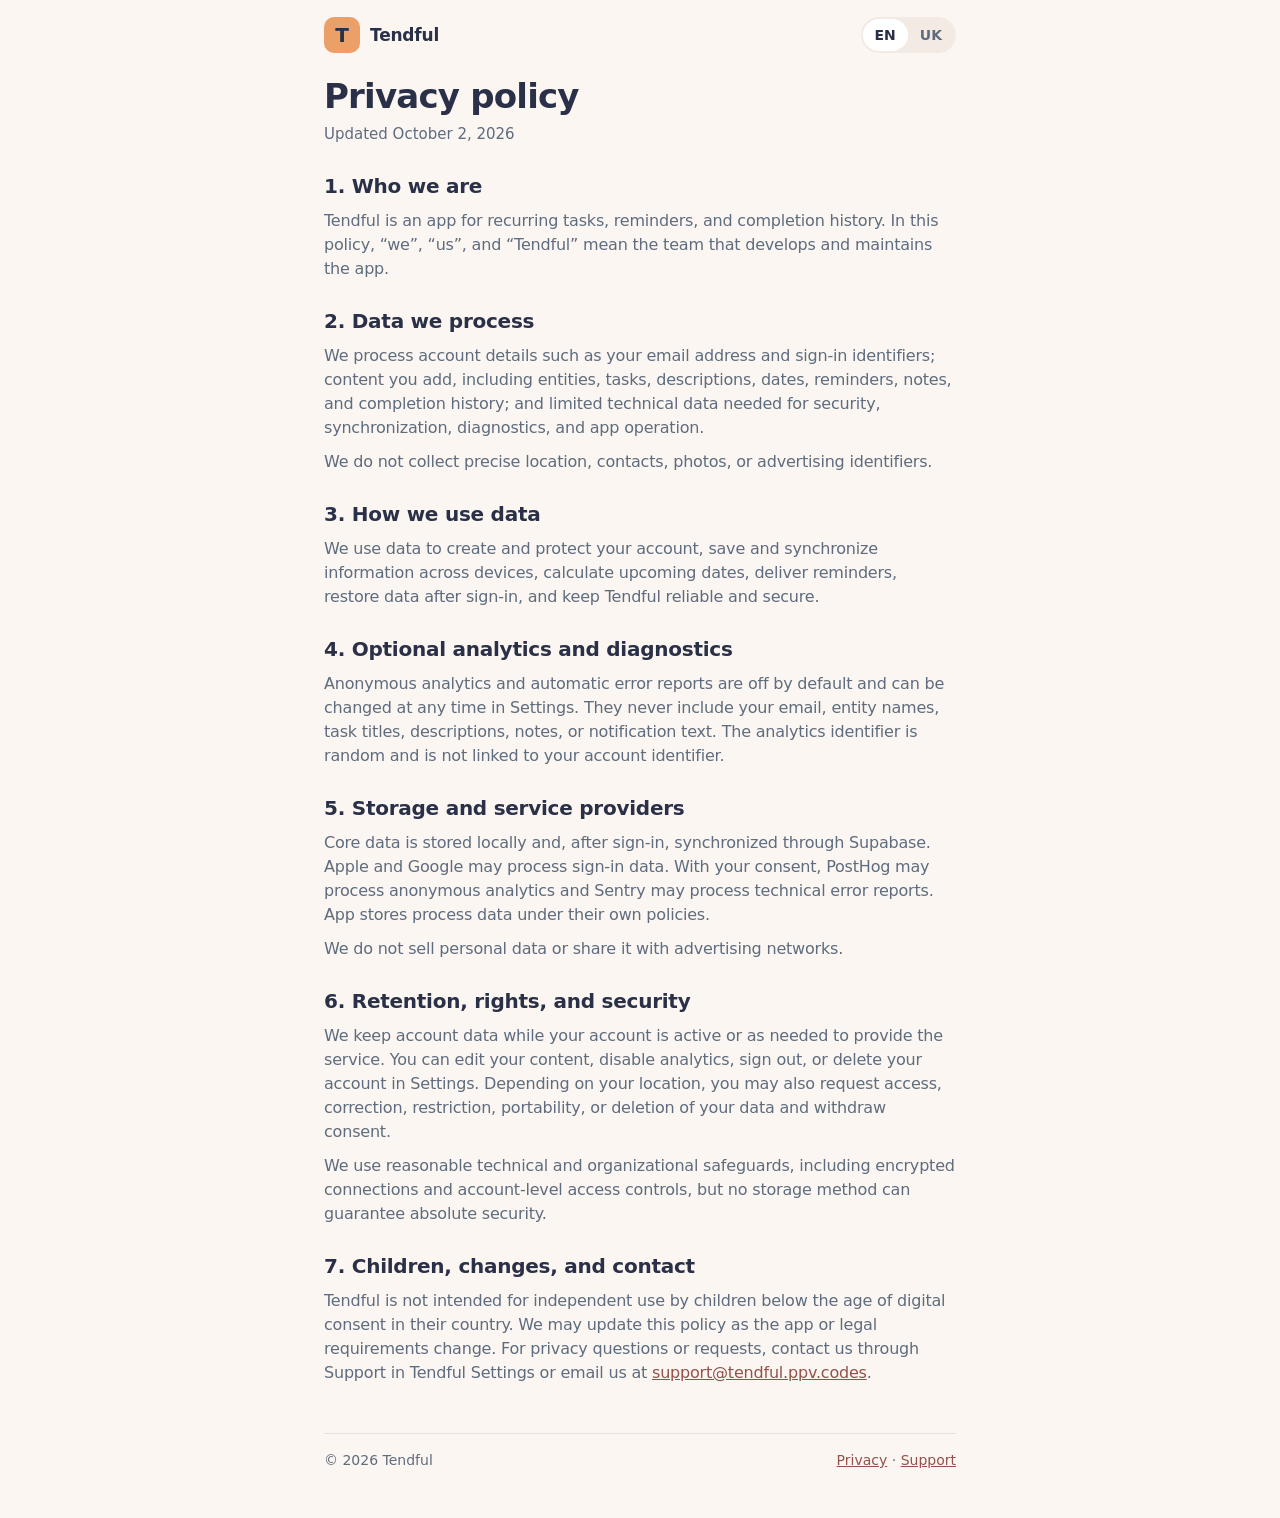
==== privacy.html @ 95c6c0ff "Add privacy policy and support pages Co-Authored-By: Claude Opus 5.5 <noreply@anthropic.com>" ====
<!doctype html>
<html lang="en" data-title-en="Privacy policy – Tendful" data-title-uk="Політика конфіденційності – Tendful" data-desc-en="Tendful privacy policy: what data we process, why, and your choices." data-desc-uk="Політика конфіденційності Tendful: які дані ми обробляємо, навіщо та які в тебе права.">
<head>
<meta charset="utf-8">
<meta name="viewport" content="width=device-width, initial-scale=1">
<title>Privacy policy – Tendful</title>
<meta name="description" content="Tendful privacy policy: what data we process, why, and your choices.">
<meta name="color-scheme" content="light dark">
<meta name="theme-color" content="#fbf6f1" media="(prefers-color-scheme: light)">
<meta name="theme-color" content="#1b2031" media="(prefers-color-scheme: dark)">
<link rel="stylesheet" href="styles.css">
<script src="i18n.js"></script>
</head>
<body>
<div class="page">
  <header class="header">
    <a class="brand" href="index.html"><span class="brand-mark" aria-hidden="true">T</span><span>Tendful</span></a>
    <div class="lang-switch js-only" role="group" aria-label="Language / Мова">
      <button type="button" data-set="en" aria-pressed="true">EN</button>
      <button type="button" data-set="uk" aria-pressed="false">UK</button>
    </div>
  </header>
  <main>
    <div data-lang="en" lang="en">
      <div class="intro">
        <h1>Privacy policy</h1>
        <p class="updated">Updated October 2, 2026</p>
      </div>
      <div class="sections">
        <section class="section">
          <h2>1. Who we are</h2>
          <p>Tendful is an app for recurring tasks, reminders, and completion history. In this policy, “we”, “us”, and “Tendful” mean the team that develops and maintains the app.</p>
        </section>
        <section class="section">
          <h2>2. Data we process</h2>
          <p>We process account details such as your email address and sign-in identifiers; content you add, including entities, tasks, descriptions, dates, reminders, notes, and completion history; and limited technical data needed for security, synchronization, diagnostics, and app operation.</p>
          <p>We do not collect precise location, contacts, photos, or advertising identifiers.</p>
        </section>
        <section class="section">
          <h2>3. How we use data</h2>
          <p>We use data to create and protect your account, save and synchronize information across devices, calculate upcoming dates, deliver reminders, restore data after sign-in, and keep Tendful reliable and secure.</p>
        </section>
        <section class="section">
          <h2>4. Optional analytics and diagnostics</h2>
          <p>Anonymous analytics and automatic error reports are off by default and can be changed at any time in Settings. They never include your email, entity names, task titles, descriptions, notes, or notification text. The analytics identifier is random and is not linked to your account identifier.</p>
        </section>
        <section class="section">
          <h2>5. Storage and service providers</h2>
          <p>Core data is stored locally and, after sign-in, synchronized through Supabase. Apple and Google may process sign-in data. With your consent, PostHog may process anonymous analytics and Sentry may process technical error reports. App stores process data under their own policies.</p>
          <p>We do not sell personal data or share it with advertising networks.</p>
        </section>
        <section class="section">
          <h2>6. Retention, rights, and security</h2>
          <p>We keep account data while your account is active or as needed to provide the service. You can edit your content, disable analytics, sign out, or delete your account in Settings. Depending on your location, you may also request access, correction, restriction, portability, or deletion of your data and withdraw consent.</p>
          <p>We use reasonable technical and organizational safeguards, including encrypted connections and account-level access controls, but no storage method can guarantee absolute security.</p>
        </section>
        <section class="section">
          <h2>7. Children, changes, and contact</h2>
          <p>Tendful is not intended for independent use by children below the age of digital consent in their country. We may update this policy as the app or legal requirements change. For privacy questions or requests, contact us through Support in Tendful Settings or email us at <a href="mailto:support@tendful.ppv.codes">support@tendful.ppv.codes</a>.</p>
        </section>
      </div>
    </div>
    <div data-lang="uk" lang="uk">
      <div class="intro">
        <h1>Політика конфіденційності</h1>
        <p class="updated">Оновлено 2 жовтня 2026 року</p>
      </div>
      <div class="sections">
        <section class="section">
          <h2>1. Хто ми</h2>
          <p>Tendful — застосунок для обліку регулярних справ, нагадувань та історії виконання. У цій політиці слова «ми», «нас» і «Tendful» означають команду, що розробляє та підтримує застосунок.</p>
        </section>
        <section class="section">
          <h2>2. Які дані ми обробляємо</h2>
          <p>Дані акаунта: адреса електронної пошти та технічні ідентифікатори входу, які надає обраний спосіб авторизації — Apple, Google або вхід через email.</p>
          <p>Дані, які ти додаєш у Tendful: назви об’єктів, справи, описи, дати, час, повторення, нагадування, нотатки та історія виконання.</p>
          <p>Технічні дані: версія застосунку й операційної системи, тип пристрою, часовий пояс, стан синхронізації та технічна інформація про помилки. Ми не збираємо точну геолокацію, контакти, фото чи рекламні ідентифікатори.</p>
        </section>
        <section class="section">
          <h2>3. Для чого потрібні дані</h2>
          <p>Ми використовуємо дані, щоб створювати та захищати акаунт, зберігати й синхронізувати інформацію між твоїми пристроями, розраховувати наступні терміни, показувати нагадування та відновлювати дані після повторного входу.</p>
          <p>Технічні дані допомагають підтримувати стабільність і безпеку застосунку, знаходити помилки та покращувати функції Tendful.</p>
        </section>
        <section class="section">
          <h2>4. Анонімна аналітика та звіти про помилки</h2>
          <p>Анонімна аналітика й автоматичні звіти про помилки вимкнені за замовчуванням. Їх можна увімкнути або вимкнути будь-коли в налаштуваннях.</p>
          <p>До аналітики та звітів про помилки ніколи не додаються адреса електронної пошти, назви твоїх об’єктів, заголовки справ, описи, нотатки або текст нагадувань. Для аналітики використовується випадковий ідентифікатор пристрою, який не пов’язаний з ідентифікатором акаунта.</p>
        </section>
        <section class="section">
          <h2>5. Зберігання та синхронізація</h2>
          <p>Основні дані зберігаються локально на пристрої та, після входу в акаунт, синхронізуються з хмарним сховищем. Це дозволяє працювати без інтернету та надсилати зміни після відновлення з’єднання.</p>
          <p>Локальні сповіщення створюються засобами операційної системи. Текст твоїх справ не використовується для реклами.</p>
        </section>
        <section class="section">
          <h2>6. Кому можуть передаватися дані</h2>
          <p>Ми залучаємо лише постачальників, необхідних для роботи застосунку: Supabase — для авторизації, бази даних і синхронізації; Apple та Google — для входу; PostHog — для анонімної аналітики за твоєю згодою; Sentry — для технічних звітів про помилки за твоєю згодою; Apple App Store і Google Play — для розповсюдження застосунку.</p>
          <p>Ми не продаємо персональні дані й не передаємо їх рекламним мережам. Дані можуть бути розкриті, якщо цього вимагає закон або це необхідно для захисту користувачів і сервісу.</p>
        </section>
        <section class="section">
          <h2>7. Як довго зберігаються дані</h2>
          <p>Ми зберігаємо дані акаунта, доки акаунт активний або доки вони потрібні для надання сервісу. Після видалення акаунта дані видаляються з активних систем, крім мінімальної інформації, яку ми зобов’язані зберігати за законом або тимчасово утримуємо в захищених резервних копіях.</p>
        </section>
        <section class="section">
          <h2>8. Твої права та вибір</h2>
          <p>Ти можеш переглядати й змінювати свої дані в застосунку, вимкнути анонімну аналітику, вийти з акаунта або видалити акаунт у налаштуваннях.</p>
          <p>Залежно від країни проживання ти також можеш попросити надати копію даних, виправити, обмежити обробку або видалити їх, а також відкликати згоду й подати скаргу до органу із захисту даних.</p>
        </section>
        <section class="section">
          <h2>9. Безпека</h2>
          <p>Ми застосовуємо технічні та організаційні заходи для захисту даних, зокрема шифрування з’єднання, контроль доступу та розмежування даних акаунтів. Водночас жоден спосіб електронного зберігання не може гарантувати абсолютну безпеку.</p>
        </section>
        <section class="section">
          <h2>10. Діти</h2>
          <p>Tendful не призначений для самостійного використання дітьми, які не досягли віку цифрової згоди у своїй країні. Якщо ти вважаєш, що дитина надала нам персональні дані без належної згоди, звернися до служби підтримки.</p>
        </section>
        <section class="section">
          <h2>11. Зміни політики</h2>
          <p>Ми можемо оновлювати цю політику, коли змінюється застосунок або вимоги законодавства. Актуальна редакція завжди доступна в Tendful. Про суттєві зміни ми повідомимо в застосунку.</p>
        </section>
        <section class="section">
          <h2>12. Зв’язок із нами</h2>
          <p>Якщо маєш питання щодо конфіденційності або хочеш скористатися своїми правами, звернися через розділ «Підтримка» в налаштуваннях Tendful або напиши нам на <a href="mailto:support@tendful.ppv.codes">support@tendful.ppv.codes</a>.</p>
        </section>
      </div>
    </div>
  </main>
  <footer class="footer">
    <span>© 2026 Tendful</span>
    <span><a href="privacy.html"><span data-lang="en">Privacy</span><span data-lang="uk">Конфіденційність</span></a> · <a href="support.html"><span data-lang="en">Support</span><span data-lang="uk">Підтримка</span></a></span>
  </footer>
</div>
</body>
</html>
---- styles.css ----
:root{--background:#fbf6f1;--surface:#ffffff;--surface-muted:#f3ebe3;--text:#293047;--text-secondary:#5e6c7e;--hairline:#e9e1d9;--primary:#eaa066;--on-primary:#293047;--primary-tint:#fbe3ce;--link:#94504b;color-scheme:light dark}
@media (prefers-color-scheme:dark){:root{--background:#1b2031;--surface:#262c42;--surface-muted:#30374f;--text:#f3ede7;--text-secondary:#a9b2c1;--hairline:#343b51;--primary:#eaa066;--on-primary:#293047;--primary-tint:#513f38;--link:#e7ada8}}
*{box-sizing:border-box}
html{-webkit-text-size-adjust:100%}
body{margin:0;background:var(--background);color:var(--text);font-family:-apple-system,BlinkMacSystemFont,"SF Pro Text",system-ui,sans-serif;font-size:16px;line-height:24px;letter-spacing:-0.2px}
.page{max-width:680px;margin:0 auto;padding:17px 24px 48px}
@media (max-width:379px){.page{padding-left:16px;padding-right:16px}}
a{color:var(--link);overflow-wrap:anywhere}
a:hover{text-decoration:underline}
a:focus-visible,button:focus-visible{outline:2px solid var(--primary);outline-offset:2px}
.header{display:flex;align-items:center;justify-content:space-between;gap:12px}
.brand{display:flex;align-items:center;gap:10px;color:var(--text);text-decoration:none;font-size:17px;font-weight:600;letter-spacing:-0.2px}
.brand:hover{text-decoration:none}
.brand-mark{width:36px;height:36px;border-radius:10px;background:var(--primary);color:var(--on-primary);display:inline-flex;align-items:center;justify-content:center;font-weight:700;font-size:20px;line-height:1}
.lang-switch{display:inline-flex;padding:2px;background:var(--surface-muted);border-radius:9999px}
.lang-switch button{min-height:32px;min-width:44px;padding:0 12px;border:0;border-radius:9999px;background:transparent;color:var(--text-secondary);font:inherit;font-size:14px;font-weight:600;letter-spacing:0;cursor:pointer}
.lang-switch button[aria-pressed="true"]{background:var(--surface);color:var(--text)}
.intro{margin-top:24px;display:flex;flex-direction:column;gap:8px}
h1{margin:0;font-size:34px;line-height:39px;font-weight:700;letter-spacing:-0.8px;color:var(--text)}
.updated,.tagline{margin:0;font-size:15px;line-height:20px;color:var(--text-secondary);letter-spacing:0}
.tagline{font-size:17px;line-height:24px;letter-spacing:-0.2px}
.sections{margin-top:30px;display:flex;flex-direction:column;gap:28px}
.section{display:flex;flex-direction:column;gap:10px}
h2{margin:0;font-size:20px;line-height:25px;font-weight:700;letter-spacing:-0.25px;color:var(--text)}
p{margin:0;color:var(--text-secondary)}
.card{background:var(--surface);border:1px solid var(--hairline);border-radius:22px;padding:20px;display:flex;flex-direction:column;gap:10px}
.card-link{text-decoration:none;color:var(--text);font-size:17px;font-weight:600}
.card-link:hover{text-decoration:none;border-color:var(--primary)}
.button{display:inline-flex;align-items:center;justify-content:center;min-height:50px;padding:0 24px;border-radius:9999px;background:var(--primary);color:var(--on-primary);font-size:17px;font-weight:600;text-decoration:none;align-self:flex-start;max-width:100%}
.button:hover{text-decoration:none;opacity:.9}
.footer{margin-top:48px;padding-top:16px;border-top:1px solid var(--hairline);display:flex;flex-wrap:wrap;justify-content:space-between;gap:8px 16px;font-size:14px;line-height:20px;color:var(--text-secondary);letter-spacing:0}
.footer a{margin-left:0}
[data-lang="uk"]{display:none}
html.lang-uk [data-lang="uk"]{display:revert}
html.lang-uk [data-lang="en"]{display:none}
html.lang-uk .section[data-lang="uk"],html.lang-uk .intro[data-lang="uk"],html.lang-uk .card[data-lang="uk"]{display:flex}
html.lang-uk .footer span[data-lang="uk"],html.lang-uk .footer a[data-lang="uk"]{display:inline}
.js-only{display:none}
html.js .js-only{display:inline-flex}
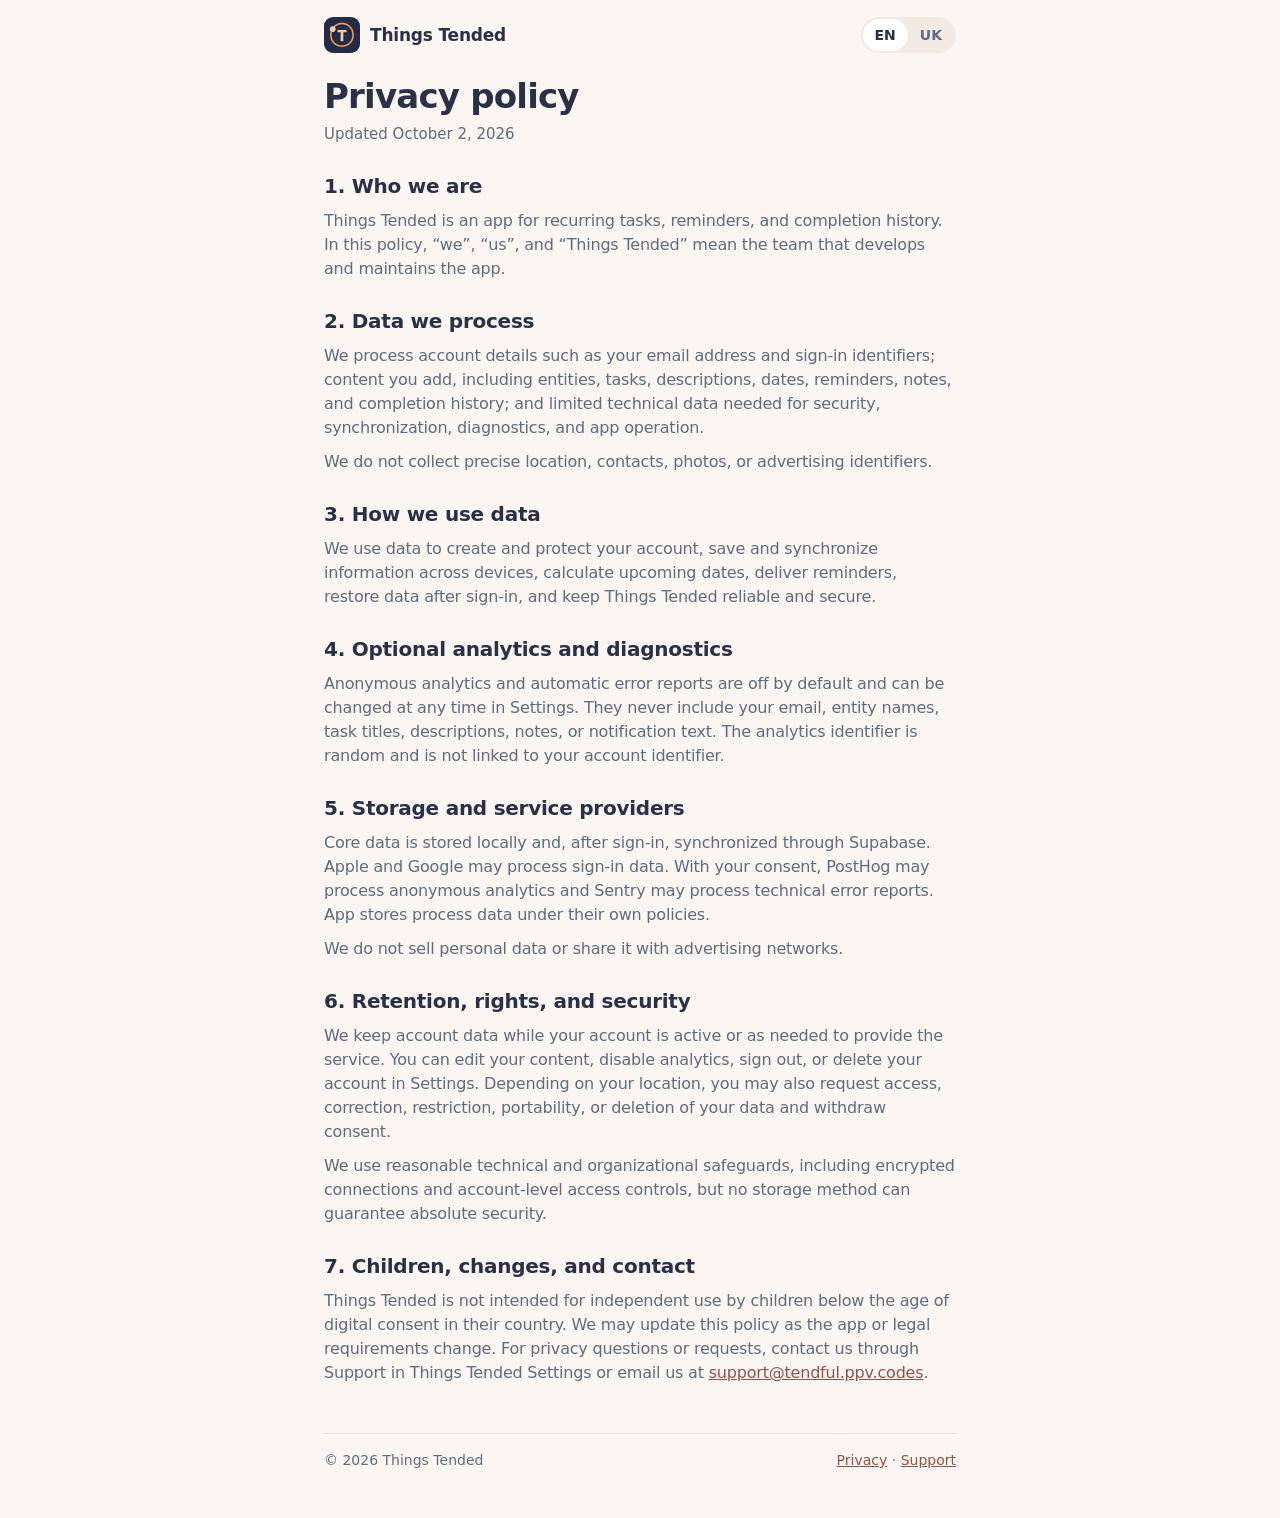
==== commit 46b088d1: "Add landing page, rename to Things Tended, add app icon Co-Authored-By: Claude Opus 5.5 <noreply@ant" ====
--- a/privacy.html
+++ b/privacy.html
@@ -1,10 +1,12 @@
 <!doctype html>
-<html lang="en" data-title-en="Privacy policy – Tendful" data-title-uk="Політика конфіденційності – Tendful" data-desc-en="Tendful privacy policy: what data we process, why, and your choices." data-desc-uk="Політика конфіденційності Tendful: які дані ми обробляємо, навіщо та які в тебе права.">
+<html lang="en" data-title-en="Privacy policy – Things Tended" data-title-uk="Політика конфіденційності – Things Tended" data-desc-en="Things Tended privacy policy: what data we process, why, and your choices." data-desc-uk="Політика конфіденційності Things Tended: які дані ми обробляємо, навіщо та які в тебе права.">
 <head>
 <meta charset="utf-8">
 <meta name="viewport" content="width=device-width, initial-scale=1">
-<title>Privacy policy – Tendful</title>
-<meta name="description" content="Tendful privacy policy: what data we process, why, and your choices.">
+<title>Privacy policy – Things Tended</title>
+  <link rel="icon" type="image/png" sizes="32x32" href="favicon-32.png">
+  <link rel="apple-touch-icon" href="apple-touch-icon.png">
+<meta name="description" content="Things Tended privacy policy: what data we process, why, and your choices.">
 <meta name="color-scheme" content="light dark">
 <meta name="theme-color" content="#fbf6f1" media="(prefers-color-scheme: light)">
 <meta name="theme-color" content="#1b2031" media="(prefers-color-scheme: dark)">
@@ -14,7 +16,7 @@
 <body>
 <div class="page">
   <header class="header">
-    <a class="brand" href="index.html"><span class="brand-mark" aria-hidden="true">T</span><span>Tendful</span></a>
+    <a class="brand" href="index.html"><img class="brand-mark" src="icon-72.png" width="36" height="36" alt=""><span>Things Tended</span></a>
     <div class="lang-switch js-only" role="group" aria-label="Language / Мова">
       <button type="button" data-set="en" aria-pressed="true">EN</button>
       <button type="button" data-set="uk" aria-pressed="false">UK</button>
@@ -29,7 +31,7 @@
       <div class="sections">
         <section class="section">
           <h2>1. Who we are</h2>
-          <p>Tendful is an app for recurring tasks, reminders, and completion history. In this policy, “we”, “us”, and “Tendful” mean the team that develops and maintains the app.</p>
+          <p>Things Tended is an app for recurring tasks, reminders, and completion history. In this policy, “we”, “us”, and “Things Tended” mean the team that develops and maintains the app.</p>
         </section>
         <section class="section">
           <h2>2. Data we process</h2>
@@ -38,7 +40,7 @@
         </section>
         <section class="section">
           <h2>3. How we use data</h2>
-          <p>We use data to create and protect your account, save and synchronize information across devices, calculate upcoming dates, deliver reminders, restore data after sign-in, and keep Tendful reliable and secure.</p>
+          <p>We use data to create and protect your account, save and synchronize information across devices, calculate upcoming dates, deliver reminders, restore data after sign-in, and keep Things Tended reliable and secure.</p>
         </section>
         <section class="section">
           <h2>4. Optional analytics and diagnostics</h2>
@@ -56,7 +58,7 @@
         </section>
         <section class="section">
           <h2>7. Children, changes, and contact</h2>
-          <p>Tendful is not intended for independent use by children below the age of digital consent in their country. We may update this policy as the app or legal requirements change. For privacy questions or requests, contact us through Support in Tendful Settings or email us at <a href="mailto:support@tendful.ppv.codes">support@tendful.ppv.codes</a>.</p>
+          <p>Things Tended is not intended for independent use by children below the age of digital consent in their country. We may update this policy as the app or legal requirements change. For privacy questions or requests, contact us through Support in Things Tended Settings or email us at <a href="mailto:support@tendful.ppv.codes">support@tendful.ppv.codes</a>.</p>
         </section>
       </div>
     </div>
@@ -68,18 +70,18 @@
       <div class="sections">
         <section class="section">
           <h2>1. Хто ми</h2>
-          <p>Tendful — застосунок для обліку регулярних справ, нагадувань та історії виконання. У цій політиці слова «ми», «нас» і «Tendful» означають команду, що розробляє та підтримує застосунок.</p>
+          <p>Things Tended — застосунок для обліку регулярних справ, нагадувань та історії виконання. У цій політиці слова «ми», «нас» і «Things Tended» означають команду, що розробляє та підтримує застосунок.</p>
         </section>
         <section class="section">
           <h2>2. Які дані ми обробляємо</h2>
           <p>Дані акаунта: адреса електронної пошти та технічні ідентифікатори входу, які надає обраний спосіб авторизації — Apple, Google або вхід через email.</p>
-          <p>Дані, які ти додаєш у Tendful: назви об’єктів, справи, описи, дати, час, повторення, нагадування, нотатки та історія виконання.</p>
+          <p>Дані, які ти додаєш у Things Tended: назви об’єктів, справи, описи, дати, час, повторення, нагадування, нотатки та історія виконання.</p>
           <p>Технічні дані: версія застосунку й операційної системи, тип пристрою, часовий пояс, стан синхронізації та технічна інформація про помилки. Ми не збираємо точну геолокацію, контакти, фото чи рекламні ідентифікатори.</p>
         </section>
         <section class="section">
           <h2>3. Для чого потрібні дані</h2>
           <p>Ми використовуємо дані, щоб створювати та захищати акаунт, зберігати й синхронізувати інформацію між твоїми пристроями, розраховувати наступні терміни, показувати нагадування та відновлювати дані після повторного входу.</p>
-          <p>Технічні дані допомагають підтримувати стабільність і безпеку застосунку, знаходити помилки та покращувати функції Tendful.</p>
+          <p>Технічні дані допомагають підтримувати стабільність і безпеку застосунку, знаходити помилки та покращувати функції Things Tended.</p>
         </section>
         <section class="section">
           <h2>4. Анонімна аналітика та звіти про помилки</h2>
@@ -111,21 +113,21 @@
         </section>
         <section class="section">
           <h2>10. Діти</h2>
-          <p>Tendful не призначений для самостійного використання дітьми, які не досягли віку цифрової згоди у своїй країні. Якщо ти вважаєш, що дитина надала нам персональні дані без належної згоди, звернися до служби підтримки.</p>
+          <p>Things Tended не призначений для самостійного використання дітьми, які не досягли віку цифрової згоди у своїй країні. Якщо ти вважаєш, що дитина надала нам персональні дані без належної згоди, звернися до служби підтримки.</p>
         </section>
         <section class="section">
           <h2>11. Зміни політики</h2>
-          <p>Ми можемо оновлювати цю політику, коли змінюється застосунок або вимоги законодавства. Актуальна редакція завжди доступна в Tendful. Про суттєві зміни ми повідомимо в застосунку.</p>
+          <p>Ми можемо оновлювати цю політику, коли змінюється застосунок або вимоги законодавства. Актуальна редакція завжди доступна в Things Tended. Про суттєві зміни ми повідомимо в застосунку.</p>
         </section>
         <section class="section">
           <h2>12. Зв’язок із нами</h2>
-          <p>Якщо маєш питання щодо конфіденційності або хочеш скористатися своїми правами, звернися через розділ «Підтримка» в налаштуваннях Tendful або напиши нам на <a href="mailto:support@tendful.ppv.codes">support@tendful.ppv.codes</a>.</p>
+          <p>Якщо маєш питання щодо конфіденційності або хочеш скористатися своїми правами, звернися через розділ «Підтримка» в налаштуваннях Things Tended або напиши нам на <a href="mailto:support@tendful.ppv.codes">support@tendful.ppv.codes</a>.</p>
         </section>
       </div>
     </div>
   </main>
   <footer class="footer">
-    <span>© 2026 Tendful</span>
+    <span>© 2026 Things Tended</span>
     <span><a href="privacy.html"><span data-lang="en">Privacy</span><span data-lang="uk">Конфіденційність</span></a> · <a href="support.html"><span data-lang="en">Support</span><span data-lang="uk">Підтримка</span></a></span>
   </footer>
 </div>
--- a/styles.css
+++ b/styles.css
@@ -11,7 +11,7 @@
 .header{display:flex;align-items:center;justify-content:space-between;gap:12px}
 .brand{display:flex;align-items:center;gap:10px;color:var(--text);text-decoration:none;font-size:17px;font-weight:600;letter-spacing:-0.2px}
 .brand:hover{text-decoration:none}
-.brand-mark{width:36px;height:36px;border-radius:10px;background:var(--primary);color:var(--on-primary);display:inline-flex;align-items:center;justify-content:center;font-weight:700;font-size:20px;line-height:1}
+.brand-mark{width:36px;height:36px;border-radius:9px;display:block;flex:none}
 .lang-switch{display:inline-flex;padding:2px;background:var(--surface-muted);border-radius:9999px}
 .lang-switch button{min-height:32px;min-width:44px;padding:0 12px;border:0;border-radius:9999px;background:transparent;color:var(--text-secondary);font:inherit;font-size:14px;font-weight:600;letter-spacing:0;cursor:pointer}
 .lang-switch button[aria-pressed="true"]{background:var(--surface);color:var(--text)}
